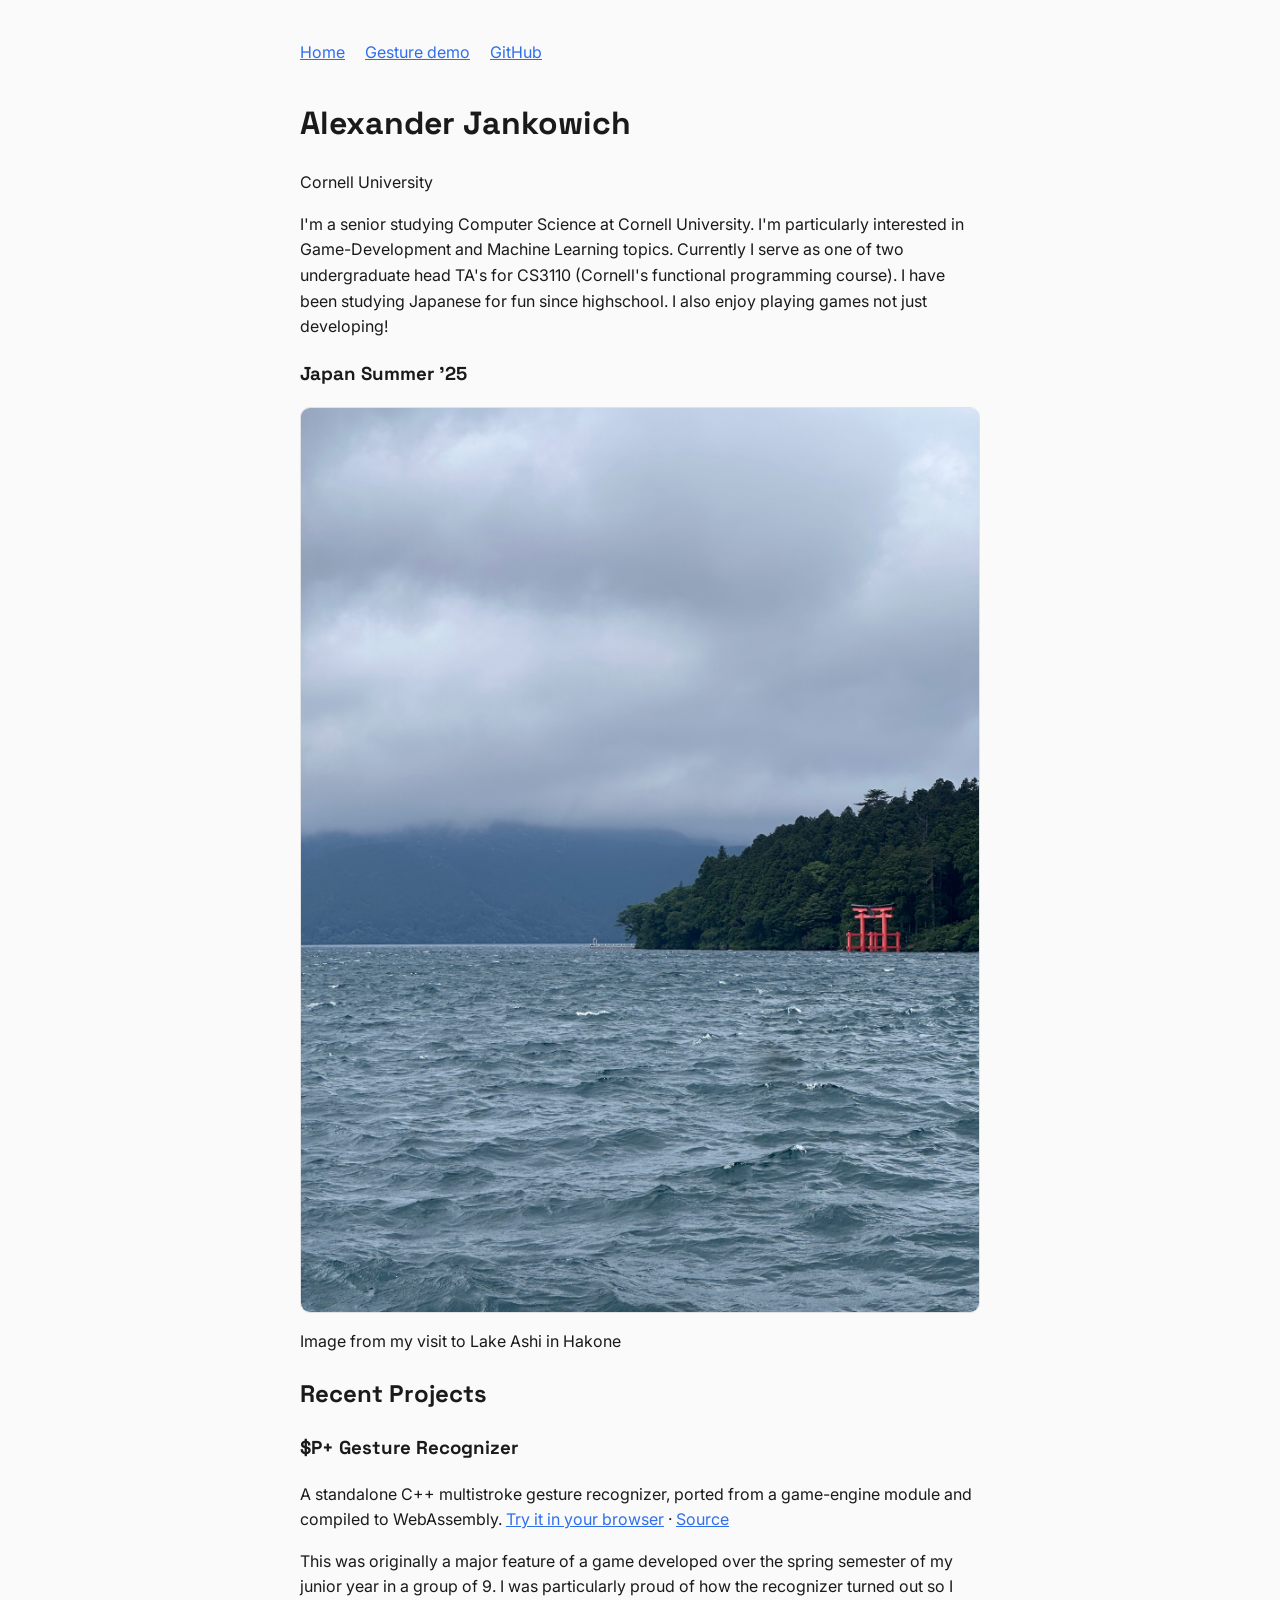
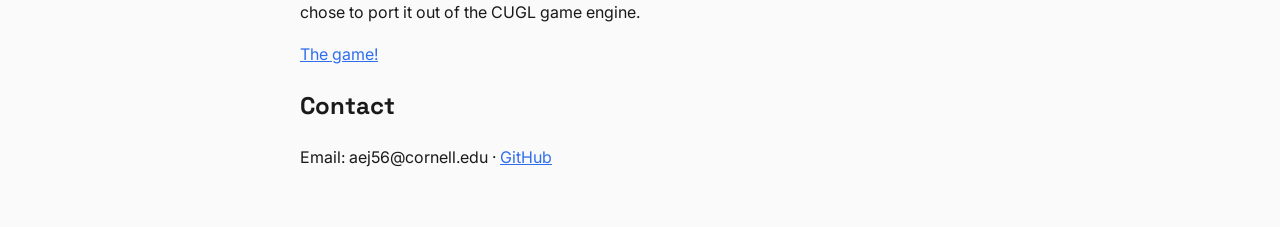
==== index.html @ 16e7fd1a "Add personal portfolio website" ====
<!doctype html>
<html lang="en">
<head>
<meta charset="utf-8">
<meta name="viewport" content="width=device-width, initial-scale=1">
<title>Alexander Jankowich</title>
<link rel="stylesheet" href="style.css">
<link rel="preconnect" href="https://fonts.googleapis.com">
<link rel="preconnect" href="https://fonts.gstatic.com" crossorigin>
<link href="https://fonts.googleapis.com/css2?family=Inter:wght@400;600;700&family=Space+Grotesk:wght@500;700&display=swap" rel="stylesheet">
</head>
<body>
<main>
  <nav><a href="index.html">Home</a><a href="gestures.html">Gesture demo</a>
       <a href="https://github.com/Alexander-Jankowich">GitHub</a></nav>
  <h1>Alexander Jankowich</h1>
  <p class="muted">Cornell University</p>
  <p>I'm a senior studying Computer Science at Cornell University. I'm particularly interested in Game-Development and Machine Learning topics. 
    Currently I serve as one of two undergraduate head TA's for CS3110 (Cornell's functional programming course).
    I have been studying Japanese for fun since highschool. I also enjoy playing games not just developing! </p>
  <div class="card">
    <h3>Japan Summer '25</h3>

    <img
      src="images/japan.jpg"
      alt="Picture from my time in Japan"
      class="project-image"
      loading="lazy"
    />

    <p>
      Image from my visit to Lake Ashi in Hakone 
    </p>
</div>
  <h2>Recent Projects</h2>
  <div class="card">
    <h3>$P+ Gesture Recognizer</h3>
    <p>A standalone C++ multistroke gesture recognizer, ported from a game-engine module
       and compiled to WebAssembly. <a href="gestures.html">Try it in your browser</a> ·
       <a href="https://github.com/Alexander-Jankowich/Standalone_Gesture_Recognizer">Source</a></p>
    <p>This was originally a major feature of a game developed over the spring semester of my junior year in a group of 9. 
      I was particularly proud of how the recognizer turned out so I chose to port it out of the CUGL game engine. </p>
    <p>
      <a href="https://github.com/Alexander-Jankowich/Hexcapade">
        The game!
      </a>
    </p>
  </div>

  <h2>Contact</h2>
  <p> Email: aej56@cornell.edu · <a href="https://github.com/Alexander-Jankowich">GitHub</a></p>
</main>
</body>
</html>
---- style.css ----
:root{--bg:#fafafa;--fg:#1a1a1a;--muted:#666;--card:#fff;--line:#e2e2e2;--accent:#2f6fed}
@media (prefers-color-scheme:dark){:root{--bg:#121212;--fg:#ececec;--muted:#999;--card:#1c1c1c;--line:#333;--accent:#6c9bff}}
*{box-sizing:border-box}
main{max-width:720px;margin:0 auto;padding:2.5rem 1.25rem}
a{color:var(--accent)}
nav{display:flex;gap:1.25rem;margin-bottom:2rem}
canvas{width:100%;height:320px;background:var(--card);border:1px solid var(--line);border-radius:10px;touch-action:none;cursor:crosshair;display:block}
.row{display:flex;flex-wrap:wrap;gap:.6rem;align-items:center;margin:.8rem 0}
button,input[type=text]{font:inherit;padding:.4rem .8rem;border-radius:6px;border:1px solid var(--line);background:var(--card);color:var(--fg)}
button{cursor:pointer}
#result{font-size:1.3rem;min-height:2rem;margin:.5rem 0}
.tag{display:inline-block;border:1px solid var(--line);border-radius:99px;padding:0 .7rem;margin:.15rem;font-size:.9rem}
body {
    margin: 0;
    background: var(--bg);
    color: var(--fg);
    font-family: "Inter", sans-serif;
    font-size: 16px;
    line-height: 1.6;
}

h1, h2, h3 {
    font-family: "Space Grotesk", sans-serif;
}
.project-image {
    display: block;
    width: 100%;
    height: auto;
    border-radius: 10px;
    border: 1px solid var(--line);
    margin: 1rem 0;
}
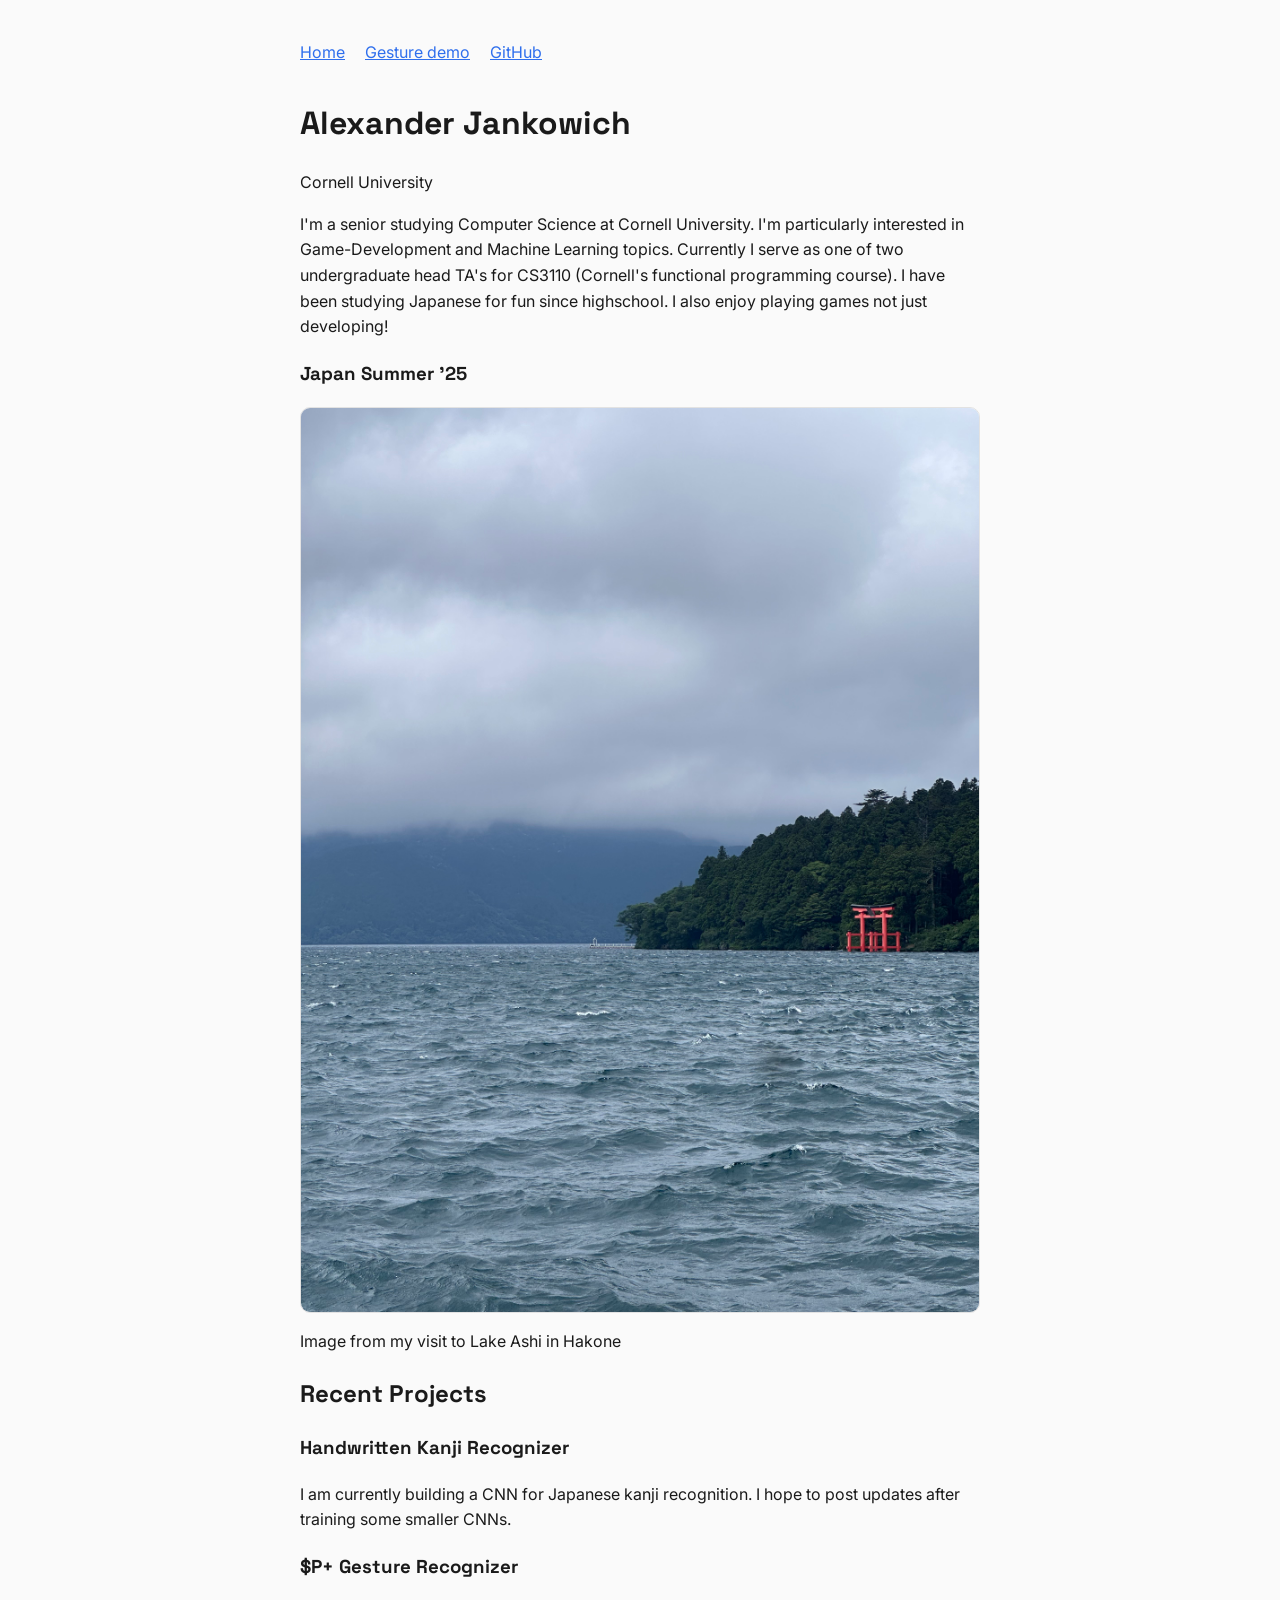
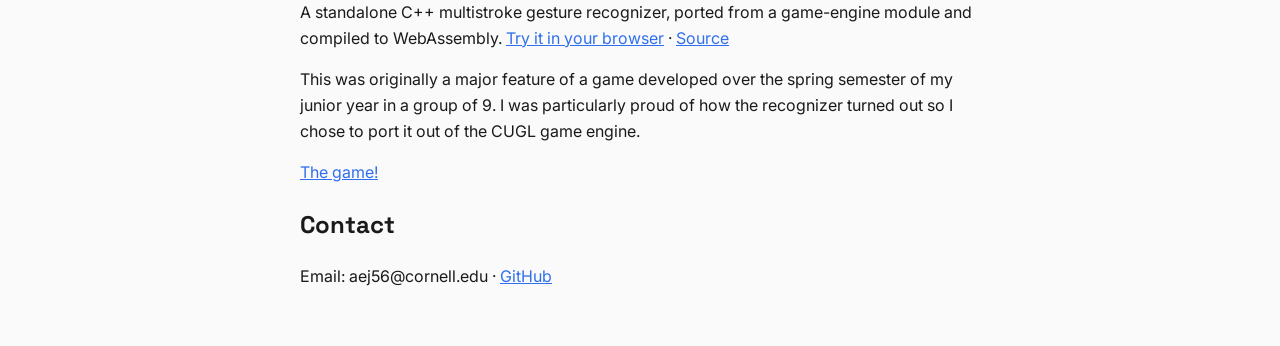
==== commit 098ec55a: "Added newest project" ====
--- a/index.html
+++ b/index.html
@@ -34,6 +34,11 @@
 </div>
   <h2>Recent Projects</h2>
   <div class="card">
+    <h3>Handwritten Kanji Recognizer</h3>
+    <p>I am currently building a CNN for Japanese kanji recognition. I hope to post updates after training some smaller CNNs.</p>
+    
+  </div>
+  <div class="card">
     <h3>$P+ Gesture Recognizer</h3>
     <p>A standalone C++ multistroke gesture recognizer, ported from a game-engine module
        and compiled to WebAssembly. <a href="gestures.html">Try it in your browser</a> ·
